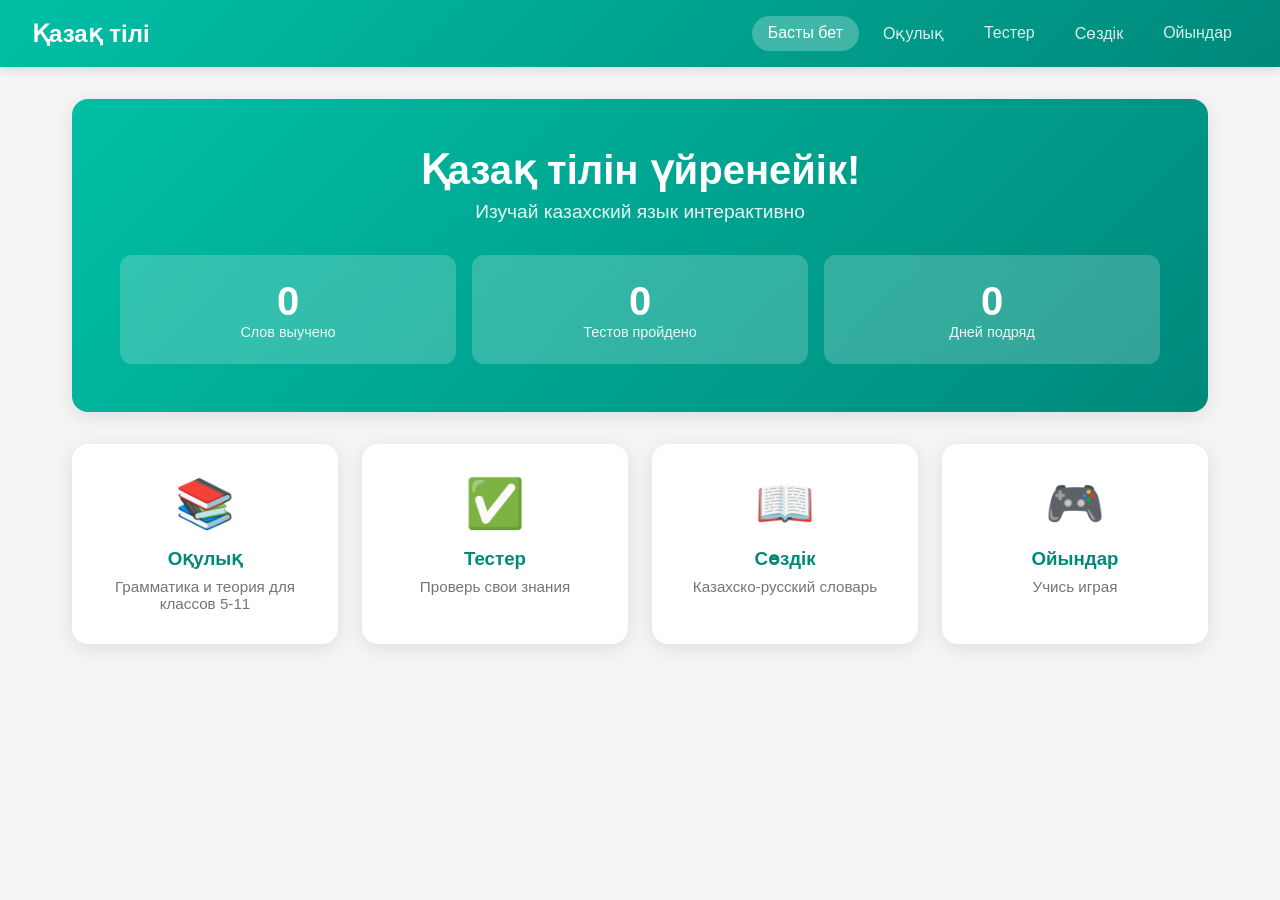
==== index.html @ 317292a2 "Initial commit - Kazakh language learning app" ====
<!DOCTYPE html>
<html lang="ru">
<head>
    <meta charset="UTF-8">
    <meta name="viewport" content="width=device-width, initial-scale=1.0">
    <title>Қазақ тілі - Казахский язык 5-11</title>
    <meta name="description" content="Изучай казахский язык интерактивно - учебник, тесты, словарь и игры">
    <meta name="theme-color" content="#00BFA5">
    <meta name="apple-mobile-web-app-capable" content="yes">
    <meta name="apple-mobile-web-app-status-bar-style" content="black-translucent">
    <meta name="apple-mobile-web-app-title" content="Қазақ тілі">
    <link rel="manifest" href="manifest.json">
    <link rel="apple-touch-icon" href="icon-192.png">
    <link rel="stylesheet" href="style.css">
</head>
<body>
    <nav class="navbar">
        <div class="nav-brand">Қазақ тілі</div>
        <div class="nav-links">
            <a href="#" class="nav-link active" data-section="home">Басты бет</a>
            <a href="#" class="nav-link" data-section="textbook">Оқулық</a>
            <a href="#" class="nav-link" data-section="tests">Тестер</a>
            <a href="#" class="nav-link" data-section="dictionary">Сөздік</a>
            <a href="#" class="nav-link" data-section="games">Ойындар</a>
        </div>
        <button class="burger" id="burger">☰</button>
    </nav>

    <main class="container">
        <!-- ГЛАВНАЯ -->
        <section id="home" class="section active">
            <div class="hero">
                <h1>Қазақ тілін үйренейік!</h1>
                <p>Изучай казахский язык интерактивно</p>
                <div class="stats">
                    <div class="stat-card">
                        <div class="stat-number" id="wordsLearned">0</div>
                        <div class="stat-label">Слов выучено</div>
                    </div>
                    <div class="stat-card">
                        <div class="stat-number" id="testsCompleted">0</div>
                        <div class="stat-label">Тестов пройдено</div>
                    </div>
                    <div class="stat-card">
                        <div class="stat-number" id="streak">0</div>
                        <div class="stat-label">Дней подряд</div>
                    </div>
                </div>
            </div>

            <div class="features">
                <div class="feature-card" data-section="textbook">
                    <div class="feature-icon">📚</div>
                    <h3>Оқулық</h3>
                    <p>Грамматика и теория для классов 5-11</p>
                </div>
                <div class="feature-card" data-section="tests">
                    <div class="feature-icon">✅</div>
                    <h3>Тестер</h3>
                    <p>Проверь свои знания</p>
                </div>
                <div class="feature-card" data-section="dictionary">
                    <div class="feature-icon">📖</div>
                    <h3>Сөздік</h3>
                    <p>Казахско-русский словарь</p>
                </div>
                <div class="feature-card" data-section="games">
                    <div class="feature-icon">🎮</div>
                    <h3>Ойындар</h3>
                    <p>Учись играя</p>
                </div>
            </div>
        </section>

        <!-- УЧЕБНИК -->
        <section id="textbook" class="section">
            <h2>Оқулық - Учебник</h2>
            <div class="class-selector">
                <button class="class-btn active" data-class="5">5 класс</button>
                <button class="class-btn" data-class="6">6 класс</button>
                <button class="class-btn" data-class="7">7 класс</button>
                <button class="class-btn" data-class="8">8 класс</button>
                <button class="class-btn" data-class="9">9 класс</button>
                <button class="class-btn" data-class="10">10 класс</button>
                <button class="class-btn" data-class="11">11 класс</button>
            </div>

            <div class="topics-list" id="topicsList">
                <!-- Темы загружаются через JS -->
            </div>

            <div class="lesson-content" id="lessonContent" style="display:none;">
                <button class="back-btn" id="backToTopics">← Назад к темам</button>
                <div id="lessonBody"></div>
            </div>
        </section>

        <!-- ТЕСТЫ -->
        <section id="tests" class="section">
            <h2>Тестер - Тесты</h2>
            <div class="test-categories">
                <button class="test-cat-btn active" data-category="grammar">Грамматика</button>
                <button class="test-cat-btn" data-category="vocabulary">Лексика</button>
                <button class="test-cat-btn" data-category="reading">Чтение</button>
            </div>

            <div class="test-area" id="testArea">
                <div class="test-info" id="testInfo">
                    <p>Выбери тему и начни тест!</p>
                    <button class="start-test-btn" id="startTest">Начать тест</button>
                </div>
                <div class="test-question" id="testQuestion" style="display:none;">
                    <div class="question-counter" id="questionCounter">Вопрос 1/10</div>
                    <div class="question-text" id="questionText"></div>
                    <div class="answers" id="answers"></div>
                    <div class="test-progress">
                        <div class="progress-bar" id="testProgress"></div>
                    </div>
                </div>
                <div class="test-result" id="testResult" style="display:none;">
                    <div class="result-score" id="resultScore"></div>
                    <p id="resultText"></p>
                    <button class="retry-btn" id="retryTest">Пройти ещё раз</button>
                </div>
            </div>
        </section>

        <!-- СЛОВАРЬ -->
        <section id="dictionary" class="section">
            <h2>Сөздік - Словарь</h2>
            <div class="search-box">
                <input type="text" id="dictSearch" placeholder="Поиск слова..." autocomplete="off">
                <button class="search-btn" id="dictSearchBtn">🔍</button>
            </div>

            <div class="word-categories">
                <button class="word-cat active" data-category="all">Все</button>
                <button class="word-cat" data-category="family">Семья</button>
                <button class="word-cat" data-category="school">Школа</button>
                <button class="word-cat" data-category="food">Еда</button>
                <button class="word-cat" data-category="nature">Природа</button>
                <button class="word-cat" data-category="colors">Цвета</button>
                <button class="word-cat" data-category="numbers">Числа</button>
            </div>

            <div class="dictionary-list" id="dictionaryList">
                <!-- Слова загружаются через JS -->
            </div>
        </section>

        <!-- ИГРЫ -->
        <section id="games" class="section">
            <h2>Ойындар - Игры</h2>
            <div class="games-grid">
                <div class="game-card" id="gameMatch">
                    <div class="game-icon">🔗</div>
                    <h3>Сөзді тап</h3>
                    <p>Найди перевод слова</p>
                    <button class="play-btn">Играть</button>
                </div>
                <div class="game-card" id="gameFlash">
                    <div class="game-icon">🃏</div>
                    <h3>Карточки</h3>
                    <p>Запомни слова</p>
                    <button class="play-btn">Играть</button>
                </div>
                <div class="game-card" id="gameSpell">
                    <div class="game-icon">✏️</div>
                    <h3>Жаз</h3>
                    <p>Напиши слово правильно</p>
                    <button class="play-btn">Играть</button>
                </div>
            </div>

            <div class="game-area" id="gameArea" style="display:none;">
                <button class="back-btn" id="backToGames">← Назад к играм</button>
                <div id="gameContent"></div>
            </div>
        </section>
    </main>

    <script src="data.js"></script>
    <script src="app.js"></script>
    <script>
        if ('serviceWorker' in navigator) {
            navigator.serviceWorker.register('/service-worker.js')
                .then(reg => console.log('SW registered:', reg))
                .catch(err => console.log('SW error:', err));
        }
    </script>
</body>
</html>
---- style.css ----
* {
    margin: 0;
    padding: 0;
    box-sizing: border-box;
}

:root {
    --primary: #00BFA5;
    --primary-dark: #00897B;
    --secondary: #FF6F00;
    --accent: #E91E63;
    --bg: #F5F5F5;
    --card-bg: #FFFFFF;
    --text: #212121;
    --text-light: #757575;
    --success: #4CAF50;
    --error: #F44336;
    --gradient: linear-gradient(135deg, #00BFA5, #00897B);
    --shadow: 0 4px 20px rgba(0,0,0,0.1);
    --radius: 16px;
}

body {
    font-family: 'Segoe UI', Tahoma, Geneva, Verdana, sans-serif;
    background: var(--bg);
    color: var(--text);
    min-height: 100vh;
}

/* NAVBAR */
.navbar {
    background: var(--gradient);
    padding: 1rem 2rem;
    display: flex;
    align-items: center;
    justify-content: space-between;
    position: sticky;
    top: 0;
    z-index: 100;
    box-shadow: 0 2px 10px rgba(0,0,0,0.15);
}

.nav-brand {
    font-size: 1.5rem;
    font-weight: bold;
    color: white;
}

.nav-links {
    display: flex;
    gap: 0.5rem;
}

.nav-link {
    color: rgba(255,255,255,0.85);
    text-decoration: none;
    padding: 0.5rem 1rem;
    border-radius: 25px;
    transition: all 0.3s;
    font-weight: 500;
}

.nav-link:hover, .nav-link.active {
    background: rgba(255,255,255,0.25);
    color: white;
}

.burger {
    display: none;
    background: none;
    border: none;
    color: white;
    font-size: 1.5rem;
    cursor: pointer;
}

/* CONTAINER */
.container {
    max-width: 1200px;
    margin: 0 auto;
    padding: 2rem;
}

/* SECTIONS */
.section {
    display: none;
    animation: fadeIn 0.4s ease;
}

.section.active {
    display: block;
}

@keyframes fadeIn {
    from { opacity: 0; transform: translateY(10px); }
    to { opacity: 1; transform: translateY(0); }
}

/* HERO */
.hero {
    background: var(--gradient);
    color: white;
    padding: 3rem;
    border-radius: var(--radius);
    text-align: center;
    margin-bottom: 2rem;
    box-shadow: var(--shadow);
}

.hero h1 {
    font-size: 2.5rem;
    margin-bottom: 0.5rem;
}

.hero p {
    font-size: 1.2rem;
    opacity: 0.9;
}

/* STATS */
.stats {
    display: grid;
    grid-template-columns: repeat(3, 1fr);
    gap: 1rem;
    margin-top: 2rem;
}

.stat-card {
    background: rgba(255,255,255,0.2);
    padding: 1.5rem;
    border-radius: 12px;
    backdrop-filter: blur(10px);
}

.stat-number {
    font-size: 2.5rem;
    font-weight: bold;
}

.stat-label {
    font-size: 0.9rem;
    opacity: 0.9;
}

/* FEATURES */
.features {
    display: grid;
    grid-template-columns: repeat(auto-fit, minmax(220px, 1fr));
    gap: 1.5rem;
}

.feature-card {
    background: var(--card-bg);
    padding: 2rem;
    border-radius: var(--radius);
    text-align: center;
    cursor: pointer;
    transition: all 0.3s;
    box-shadow: var(--shadow);
}

.feature-card:hover {
    transform: translateY(-8px);
    box-shadow: 0 8px 30px rgba(0,0,0,0.15);
}

.feature-icon {
    font-size: 3rem;
    margin-bottom: 1rem;
}

.feature-card h3 {
    color: var(--primary-dark);
    margin-bottom: 0.5rem;
}

.feature-card p {
    color: var(--text-light);
    font-size: 0.95rem;
}

/* CLASS SELECTOR */
.class-selector {
    display: flex;
    flex-wrap: wrap;
    gap: 0.5rem;
    margin-bottom: 1.5rem;
}

.class-btn {
    padding: 0.6rem 1.2rem;
    border: 2px solid var(--primary);
    background: white;
    color: var(--primary);
    border-radius: 25px;
    cursor: pointer;
    font-weight: 600;
    transition: all 0.3s;
}

.class-btn:hover, .class-btn.active {
    background: var(--primary);
    color: white;
}

/* TOPICS LIST */
.topics-list {
    display: grid;
    gap: 1rem;
}

.topic-item {
    background: var(--card-bg);
    padding: 1.2rem 1.5rem;
    border-radius: 12px;
    cursor: pointer;
    transition: all 0.3s;
    display: flex;
    align-items: center;
    gap: 1rem;
    box-shadow: 0 2px 8px rgba(0,0,0,0.06);
}

.topic-item:hover {
    transform: translateX(8px);
    box-shadow: var(--shadow);
    border-left: 4px solid var(--primary);
}

.topic-number {
    background: var(--gradient);
    color: white;
    width: 40px;
    height: 40px;
    border-radius: 50%;
    display: flex;
    align-items: center;
    justify-content: center;
    font-weight: bold;
    flex-shrink: 0;
}

.topic-title {
    font-weight: 600;
    font-size: 1.05rem;
}

.topic-desc {
    color: var(--text-light);
    font-size: 0.85rem;
}

/* LESSON CONTENT */
.lesson-content {
    background: var(--card-bg);
    padding: 2rem;
    border-radius: var(--radius);
    box-shadow: var(--shadow);
    line-height: 1.8;
}

.lesson-content h3 {
    color: var(--primary-dark);
    margin: 1.5rem 0 0.8rem;
    font-size: 1.3rem;
}

.lesson-content p {
    margin-bottom: 0.8rem;
}

.lesson-content .example {
    background: #E0F2F1;
    padding: 1rem 1.5rem;
    border-radius: 10px;
    margin: 0.8rem 0;
    border-left: 4px solid var(--primary);
}

.lesson-content .example strong {
    color: var(--primary-dark);
}

.lesson-content .table-wrapper {
    overflow-x: auto;
    margin: 1rem 0;
}

.lesson-content table {
    width: 100%;
    border-collapse: collapse;
}

.lesson-content th, .lesson-content td {
    padding: 0.7rem 1rem;
    text-align: left;
    border-bottom: 1px solid #eee;
}

.lesson-content th {
    background: var(--primary);
    color: white;
}

.lesson-content tr:hover {
    background: #f0f0f0;
}

.back-btn {
    background: none;
    border: none;
    color: var(--primary);
    font-size: 1rem;
    cursor: pointer;
    margin-bottom: 1rem;
    font-weight: 600;
}

.back-btn:hover {
    text-decoration: underline;
}

/* TESTS */
.test-categories {
    display: flex;
    gap: 0.5rem;
    margin-bottom: 1.5rem;
    flex-wrap: wrap;
}

.test-cat-btn {
    padding: 0.6rem 1.5rem;
    border: 2px solid var(--secondary);
    background: white;
    color: var(--secondary);
    border-radius: 25px;
    cursor: pointer;
    font-weight: 600;
    transition: all 0.3s;
}

.test-cat-btn:hover, .test-cat-btn.active {
    background: var(--secondary);
    color: white;
}

.test-area {
    background: var(--card-bg);
    padding: 2rem;
    border-radius: var(--radius);
    box-shadow: var(--shadow);
    text-align: center;
    min-height: 300px;
}

.start-test-btn {
    background: var(--gradient);
    color: white;
    border: none;
    padding: 1rem 2.5rem;
    font-size: 1.1rem;
    border-radius: 30px;
    cursor: pointer;
    font-weight: 600;
    margin-top: 1rem;
    transition: all 0.3s;
}

.start-test-btn:hover {
    transform: scale(1.05);
    box-shadow: 0 4px 15px rgba(0,191,165,0.4);
}

.question-counter {
    color: var(--text-light);
    margin-bottom: 1rem;
    font-weight: 600;
}

.question-text {
    font-size: 1.3rem;
    font-weight: 600;
    margin-bottom: 1.5rem;
    padding: 1rem;
    background: #F5F5F5;
    border-radius: 12px;
}

.answers {
    display: grid;
    gap: 0.8rem;
    max-width: 600px;
    margin: 0 auto;
}

.answer-btn {
    padding: 1rem 1.5rem;
    border: 2px solid #E0E0E0;
    background: white;
    border-radius: 12px;
    cursor: pointer;
    font-size: 1rem;
    transition: all 0.3s;
    text-align: left;
}

.answer-btn:hover {
    border-color: var(--primary);
    background: #E0F2F1;
}

.answer-btn.correct {
    border-color: var(--success);
    background: #E8F5E9;
    color: var(--success);
}

.answer-btn.wrong {
    border-color: var(--error);
    background: #FFEBEE;
    color: var(--error);
}

.progress-bar {
    height: 6px;
    background: #E0E0E0;
    border-radius: 3px;
    margin-top: 1.5rem;
    overflow: hidden;
}

.progress-bar::after {
    content: '';
    display: block;
    height: 100%;
    background: var(--gradient);
    border-radius: 3px;
    transition: width 0.3s;
}

.result-score {
    font-size: 4rem;
    font-weight: bold;
    color: var(--primary);
    margin: 1rem 0;
}

.retry-btn {
    background: var(--secondary);
    color: white;
    border: none;
    padding: 0.8rem 2rem;
    border-radius: 25px;
    cursor: pointer;
    font-size: 1rem;
    font-weight: 600;
    margin-top: 1rem;
    transition: all 0.3s;
}

.retry-btn:hover {
    transform: scale(1.05);
}

/* DICTIONARY */
.search-box {
    display: flex;
    gap: 0.5rem;
    margin-bottom: 1.5rem;
}

.search-box input {
    flex: 1;
    padding: 1rem 1.5rem;
    border: 2px solid #E0E0E0;
    border-radius: 30px;
    font-size: 1rem;
    transition: border-color 0.3s;
}

.search-box input:focus {
    outline: none;
    border-color: var(--primary);
}

.search-btn {
    background: var(--gradient);
    color: white;
    border: none;
    width: 50px;
    height: 50px;
    border-radius: 50%;
    cursor: pointer;
    font-size: 1.2rem;
    transition: transform 0.3s;
}

.search-btn:hover {
    transform: scale(1.1);
}

.word-categories {
    display: flex;
    gap: 0.5rem;
    margin-bottom: 1.5rem;
    flex-wrap: wrap;
}

.word-cat {
    padding: 0.5rem 1rem;
    border: 2px solid var(--accent);
    background: white;
    color: var(--accent);
    border-radius: 20px;
    cursor: pointer;
    font-weight: 600;
    font-size: 0.9rem;
    transition: all 0.3s;
}

.word-cat:hover, .word-cat.active {
    background: var(--accent);
    color: white;
}

.dictionary-list {
    display: grid;
    grid-template-columns: repeat(auto-fill, minmax(250px, 1fr));
    gap: 1rem;
}

.word-card {
    background: var(--card-bg);
    padding: 1.2rem;
    border-radius: 12px;
    box-shadow: 0 2px 8px rgba(0,0,0,0.06);
    transition: all 0.3s;
    cursor: pointer;
}

.word-card:hover {
    transform: translateY(-4px);
    box-shadow: var(--shadow);
}

.word-kz {
    font-size: 1.2rem;
    font-weight: bold;
    color: var(--primary-dark);
}

.word-ru {
    color: var(--text-light);
    margin-top: 0.3rem;
}

.word-category {
    display: inline-block;
    background: #E0F2F1;
    color: var(--primary);
    padding: 0.2rem 0.6rem;
    border-radius: 10px;
    font-size: 0.75rem;
    margin-top: 0.5rem;
}

/* GAMES */
.games-grid {
    display: grid;
    grid-template-columns: repeat(auto-fit, minmax(250px, 1fr));
    gap: 1.5rem;
}

.game-card {
    background: var(--card-bg);
    padding: 2rem;
    border-radius: var(--radius);
    text-align: center;
    box-shadow: var(--shadow);
    transition: all 0.3s;
}

.game-card:hover {
    transform: translateY(-5px);
    box-shadow: 0 8px 30px rgba(0,0,0,0.15);
}

.game-icon {
    font-size: 3rem;
    margin-bottom: 1rem;
}

.game-card h3 {
    color: var(--primary-dark);
    margin-bottom: 0.5rem;
}

.game-card p {
    color: var(--text-light);
    margin-bottom: 1rem;
}

.play-btn {
    background: var(--gradient);
    color: white;
    border: none;
    padding: 0.7rem 2rem;
    border-radius: 25px;
    cursor: pointer;
    font-weight: 600;
    transition: all 0.3s;
}

.play-btn:hover {
    transform: scale(1.05);
}

.game-area {
    background: var(--card-bg);
    padding: 2rem;
    border-radius: var(--radius);
    box-shadow: var(--shadow);
    min-height: 300px;
}

.match-game {
    display: grid;
    grid-template-columns: 1fr 1fr;
    gap: 2rem;
    max-width: 700px;
    margin: 0 auto;
}

.match-column {
    display: flex;
    flex-direction: column;
    gap: 0.8rem;
}

.match-item {
    padding: 1rem;
    border: 2px solid #E0E0E0;
    border-radius: 12px;
    cursor: pointer;
    text-align: center;
    font-weight: 600;
    transition: all 0.3s;
}

.match-item:hover {
    border-color: var(--primary);
    background: #E0F2F1;
}

.match-item.selected {
    border-color: var(--secondary);
    background: #FFF3E0;
}

.match-item.matched {
    border-color: var(--success);
    background: #E8F5E9;
    opacity: 0.7;
    pointer-events: none;
}

.flashcard-container {
    display: flex;
    justify-content: center;
    align-items: center;
    min-height: 300px;
    perspective: 1000px;
}

.flashcard {
    width: 300px;
    height: 200px;
    position: relative;
    cursor: pointer;
    transform-style: preserve-3d;
    transition: transform 0.6s;
}

.flashcard.flipped {
    transform: rotateY(180deg);
}

.flashcard-front, .flashcard-back {
    position: absolute;
    width: 100%;
    height: 100%;
    backface-visibility: hidden;
    display: flex;
    flex-direction: column;
    align-items: center;
    justify-content: center;
    border-radius: var(--radius);
    font-size: 1.5rem;
    font-weight: bold;
}

.flashcard-front {
    background: var(--gradient);
    color: white;
}

.flashcard-back {
    background: white;
    border: 3px solid var(--primary);
    color: var(--primary-dark);
    transform: rotateY(180deg);
}

.flashcard-hint {
    font-size: 0.9rem;
    font-weight: normal;
    opacity: 0.8;
    margin-top: 0.5rem;
}

.flashcard-nav {
    display: flex;
    justify-content: center;
    gap: 1rem;
    margin-top: 1.5rem;
}

.flashcard-nav button {
    padding: 0.6rem 1.5rem;
    border: none;
    border-radius: 25px;
    cursor: pointer;
    font-weight: 600;
    transition: all 0.3s;
}

.flashcard-nav .prev-btn {
    background: #E0E0E0;
    color: var(--text);
}

.flashcard-nav .next-btn {
    background: var(--gradient);
    color: white;
}

.spell-game {
    text-align: center;
    max-width: 500px;
    margin: 0 auto;
}

.spell-word {
    font-size: 2rem;
    font-weight: bold;
    color: var(--primary-dark);
    margin: 1rem 0;
}

.spell-hint {
    color: var(--text-light);
    margin-bottom: 1rem;
}

.spell-input {
    width: 100%;
    padding: 1rem;
    border: 2px solid #E0E0E0;
    border-radius: 12px;
    font-size: 1.2rem;
    text-align: center;
    margin-bottom: 1rem;
}

.spell-input:focus {
    outline: none;
    border-color: var(--primary);
}

.spell-check-btn {
    background: var(--gradient);
    color: white;
    border: none;
    padding: 0.8rem 2rem;
    border-radius: 25px;
    cursor: pointer;
    font-weight: 600;
    font-size: 1rem;
    transition: all 0.3s;
}

.spell-check-btn:hover {
    transform: scale(1.05);
}

.spell-feedback {
    margin-top: 1rem;
    font-weight: 600;
    font-size: 1.1rem;
}

/* RESPONSIVE */
@media (max-width: 768px) {
    .nav-links {
        display: none;
        position: absolute;
        top: 100%;
        left: 0;
        right: 0;
        background: var(--primary-dark);
        flex-direction: column;
        padding: 1rem;
    }

    .nav-links.show {
        display: flex;
    }

    .burger {
        display: block;
    }

    .hero h1 {
        font-size: 1.8rem;
    }

    .stats {
        grid-template-columns: 1fr;
    }

    .match-game {
        grid-template-columns: 1fr;
    }

    .container {
        padding: 1rem;
    }
}
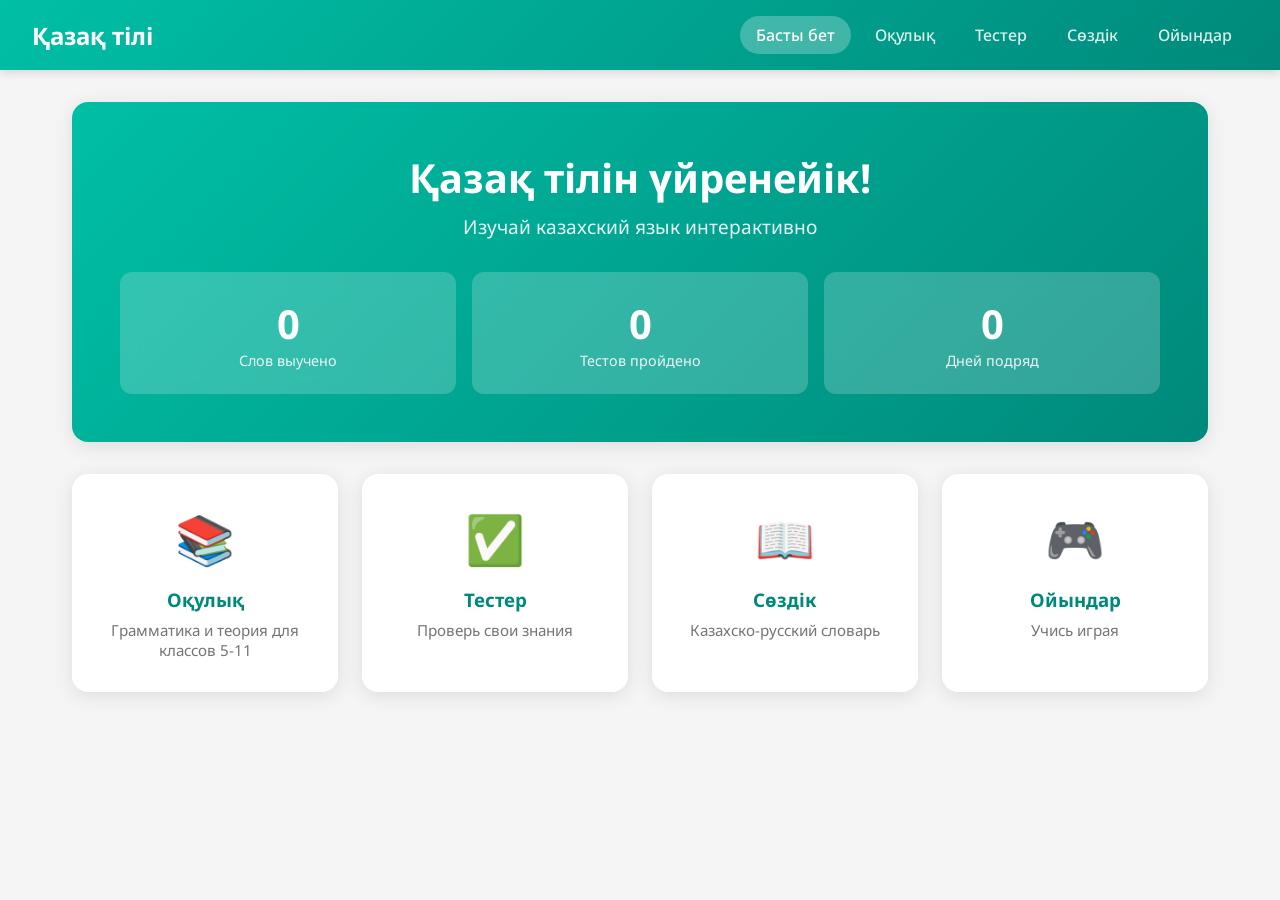
==== commit 6b00b85d: "Add Noto Sans font for proper Kazakh letter rendering" ====
--- a/index.html
+++ b/index.html
@@ -11,6 +11,7 @@
     <meta name="apple-mobile-web-app-title" content="Қазақ тілі">
     <link rel="manifest" href="manifest.json">
     <link rel="apple-touch-icon" href="icon-192.png">
+    <link href="https://fonts.googleapis.com/css2?family=Noto+Sans:wght@400;600;700&display=swap" rel="stylesheet">
     <link rel="stylesheet" href="style.css">
 </head>
 <body>
--- a/style.css
+++ b/style.css
@@ -21,7 +21,7 @@
 }
 
 body {
-    font-family: 'Segoe UI', Tahoma, Geneva, Verdana, sans-serif;
+    font-family: 'Noto Sans', 'Segoe UI', Tahoma, Geneva, Verdana, sans-serif;
     background: var(--bg);
     color: var(--text);
     min-height: 100vh;
